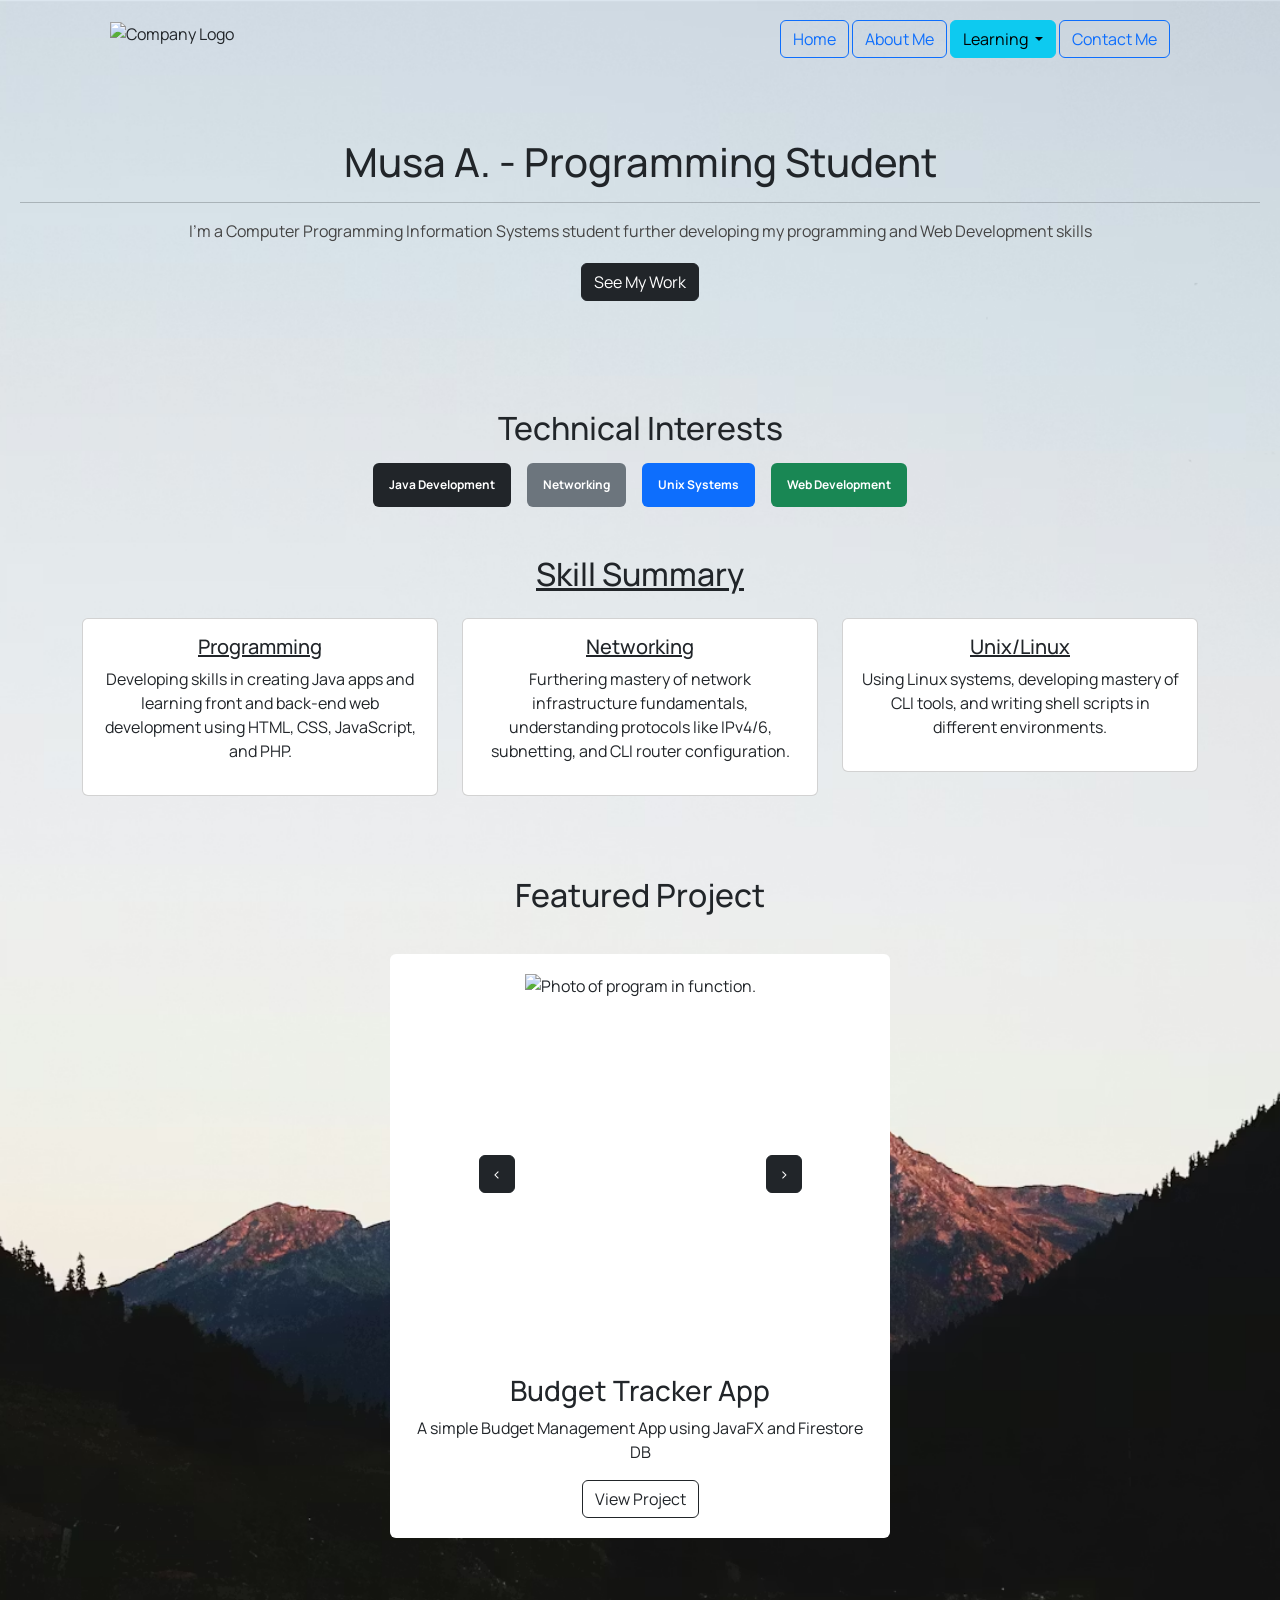
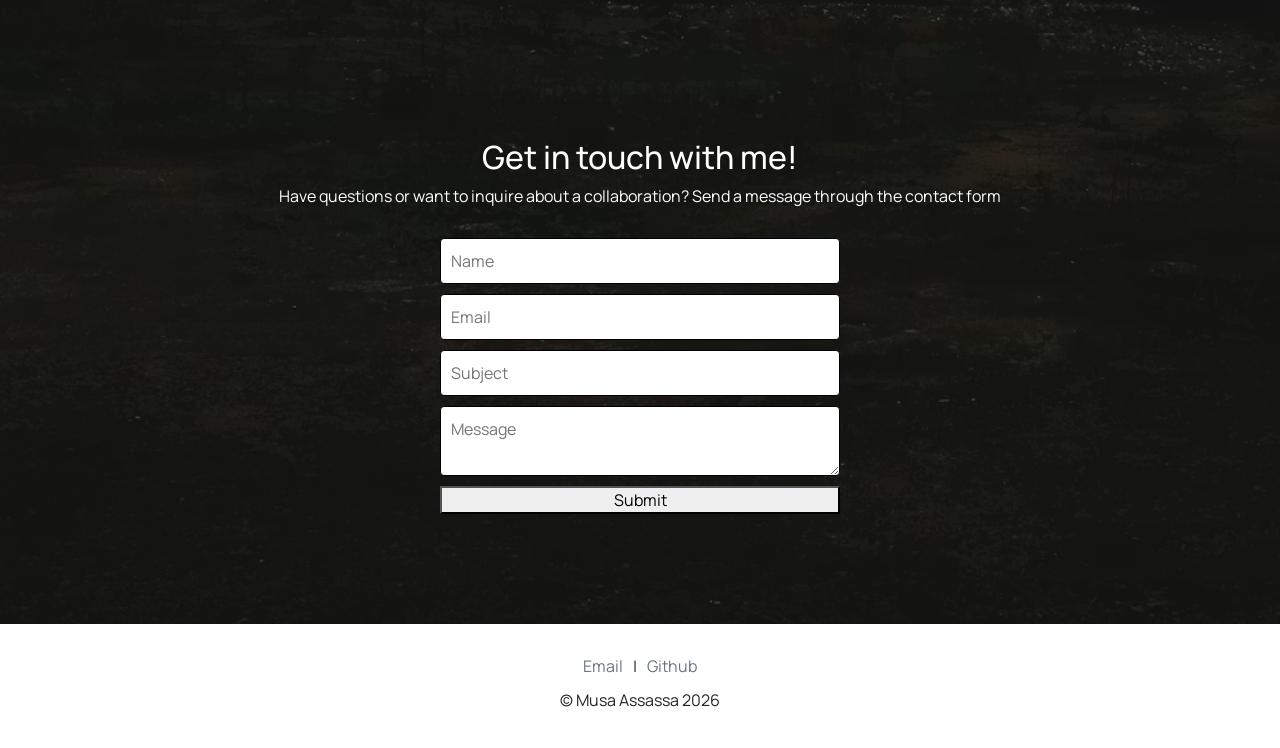
==== index.html @ da4038c7 "Add files via upload" ====
<!doctype html>
<html lang="en">
  <head>
	<link href="https://cdn.jsdelivr.net/npm/bootstrap@5.3.2/dist/css/bootstrap.min.css" rel="stylesheet">
	<link rel="stylesheet" href="style.css">
    <meta charset="utf-8">
    <meta name="viewport" content="width=device-width, initial-scale=1">
    <title>Musa A. | Web Showcase</title>
	<Link rel="icon" type="image/ico" href="favicon.ico">
	<link href="https://fonts.googleapis.com/css2?family=Manrope:wght@300;400;600&display=swap" rel="stylesheet">
  </head>
  
  <body>
  
    <header class="navHeader container">
	<div class="logo"> <img src="logo.png" alt="Company Logo" width="50" height="50"> </div>
	<nav>
	<a href="index.html" class="btn btn-outline-primary" title="Home">Home</a>
	<a href="aboutMe.html" class="btn btn-outline-primary"title="About Me">About Me </a>
  <button type="button" class="btn btn-info dropdown-toggle" data-bs-toggle="dropdown" aria-expanded="false">
    Learning
  </button>

  <ul class="dropdown-menu">
    <li><a class="dropdown-item" href="Learn.html #javaAccordion">Java</a></li>
    <li><a class="dropdown-item" href="Learn.html #unixAccordion">Networking</a></li>
    <li><a class="dropdown-item" href="Learn.html #ciscoAccordion">Unix</a></li>
  </ul>

	<a  href="index.html #contact" class="btn btn-outline-primary"title="Contact"> Contact Me</a>
	</nav>
	</header>
	<section class="main">
	<h1> Musa A. - Programming Student</h1>
	<hr>
  <p>I'm a Computer Programming Information Systems student further developing my programming and Web Development skills</p>
  <a href="https://github.com/assam1-svg?tab=repositories" class="btn btn-dark"> See My Work </a>
  </section>
  <section class="container text-center mt-5">

<h2>Technical Interests</h2>

<div class="d-flex justify-content-center gap-3 mt-3">

<span class="badge bg-dark p-3">Java Development</span>
<span class="badge bg-secondary p-3">Networking</span>
<span class="badge bg-primary p-3">Unix Systems</span>
<span class="badge bg-success p-3">Web Development</span>

</div>

</section>
<section class="container text-center mt-5">

<h2 style="text-decoration:underline">Skill Summary</h2>

<div class="row mt-4">

<div class="col-lg-4">
<div class="card">
<div class="card-body">
<h5 class="card-title">Programming</h5>
<p>
Developing skills in creating Java apps and learning front and back-end web
development using HTML, CSS, JavaScript, and PHP.
</p>
</div>
</div>
</div>

<div class="col-lg-4">
<div class="card">
<div class="card-body">
<h5 class="card-title">Networking</h5>
<p>
Furthering mastery of network infrastructure fundamentals,
understanding protocols like IPv4/6, subnetting,
and CLI router configuration.
</p>
</div>
</div>
</div>

<div class="col-lg-4">
<div class="card">
<div class="card-body">
<h5 class="card-title">Unix/Linux</h5>
<p>
Using Linux systems, developing mastery of CLI tools,
and writing shell scripts in different environments.
</p>
</div>
</div>
</div>

</div>

</section>
  <section class="project">

<h2>Featured Project</h2>
<div class="projectCard">

 <div class="carousel">
                <button id="leftSlide" class="btn btn-dark">&lt;</button>
                <img id="budgetPhoto" src="BudgetPicture.png" alt="Photo of program in function." height="400">
                <button id="rightSlide" class="btn btn-dark">&gt;</button>
 </div>


<h3>Budget Tracker App</h3>

<p>A simple Budget Management App using JavaFX and Firestore DB</p>

<a href="https://github.com/Budgeting-and-Expense-Tracker-app/ProjectBudgetRepo" class="btn btn-outline-dark">View Project</a>

</div>

</section>
  <section id="contact" class="contact">
  <h2> Get in touch with me!</h2>
  <p>
  Have questions or want to inquire about a collaboration? Send a message through the contact form
  </p>
  <form>
  <input type="text" placeholder="Name">
  <input type="email" placeholder="Email">
  <input type="text" placeholder="Subject">
  <textarea placeholder="Message"></textarea>
  <button type="submit">Submit</button>
  </form>
  </section>
  <footer>
  <div class = "footerButton" >
  <a href="mailto:assam1@farmingdale.edu" class = "link-secondary link-offset-2 link-underline-opacity-25 link-underline-opacity-100-hover" > Email </a>|
  <a href="https://github.com/assam1-svg" class = "link-secondary link-offset-2 link-underline-opacity-25 link-underline-opacity-100-hover" > Github </a>
  
  </div>
  <p> © Musa Assassa 2026</p>
  </footer>
  <script src=script.js></script>
  <script src="https://cdn.jsdelivr.net/npm/bootstrap@5.3.2/dist/js/bootstrap.bundle.min.js"></script>
  </body>
</html>
---- style.css ----
*{
margin:0;
padding:0;
box-sizing:border-box;
font-family:'Manrope',sans-serif;
}
h4{
	background-color:#e6e8e7;
}
body{
display:flex;
flex-direction:column;
background-image:url("photo-1499289944739-7707f1ae6fbf.avif");
background-size:cover;
background-position:center;
background-repeat:no-repeat;
min-height:100vh;
}

.contact{
color:white;
padding:80px 20px;
text-align:center;
}

.navHeader {
display:flex;
padding:20px 40px;
justify-content:space-between;

}
.footerButton{
	display:flex;
	justify-content:center;
	margin: 10px;
	column-gap: 10px;
	
}


 a{
text-decoration:none;
color:#333;
}
img{
	

transition:transform .2s;
}

img:hover{
transform:scale(1.08);
}


.main{
text-align:center;
padding:60px 20px;
}

.main h1{
font-size:40px;
margin-bottom:10px;
}

.main p{
margin-bottom:20px;
color:#444;
}


.project{
padding:80px 20px;
text-align:center;
}

.projectCard{

width:500px;

margin:40px auto;

padding:20px;

background:white;

border-radius:6px;


}




.carousel{
display:flex;
align-items:center;
justify-content:center;
gap:10px;
}
.contact{
padding:80px 20px;
text-align:center;
}
#kali{
	background-color:white;
}
form{
max-width:400px;
margin:30px auto;

display:flex;
flex-direction:column;

gap:10px;
}

input, textarea{
padding:10px;
border:1px solid;
border-radius:4px;
}

footer{
padding:20px;
text-align:center;
background:white;
margin-top:auto;
}

#cisco{
	max-width:300px;
	margin:50px;
}
#redHat{
	max-width:300px;
	margin:50px;
}
#java{
	max-width:300px;
	margin:50px;
}
h5{
	text-decoration:underline;
}
.card-text-list{
padding-left:1.25rem;
margin-top:15px;
}
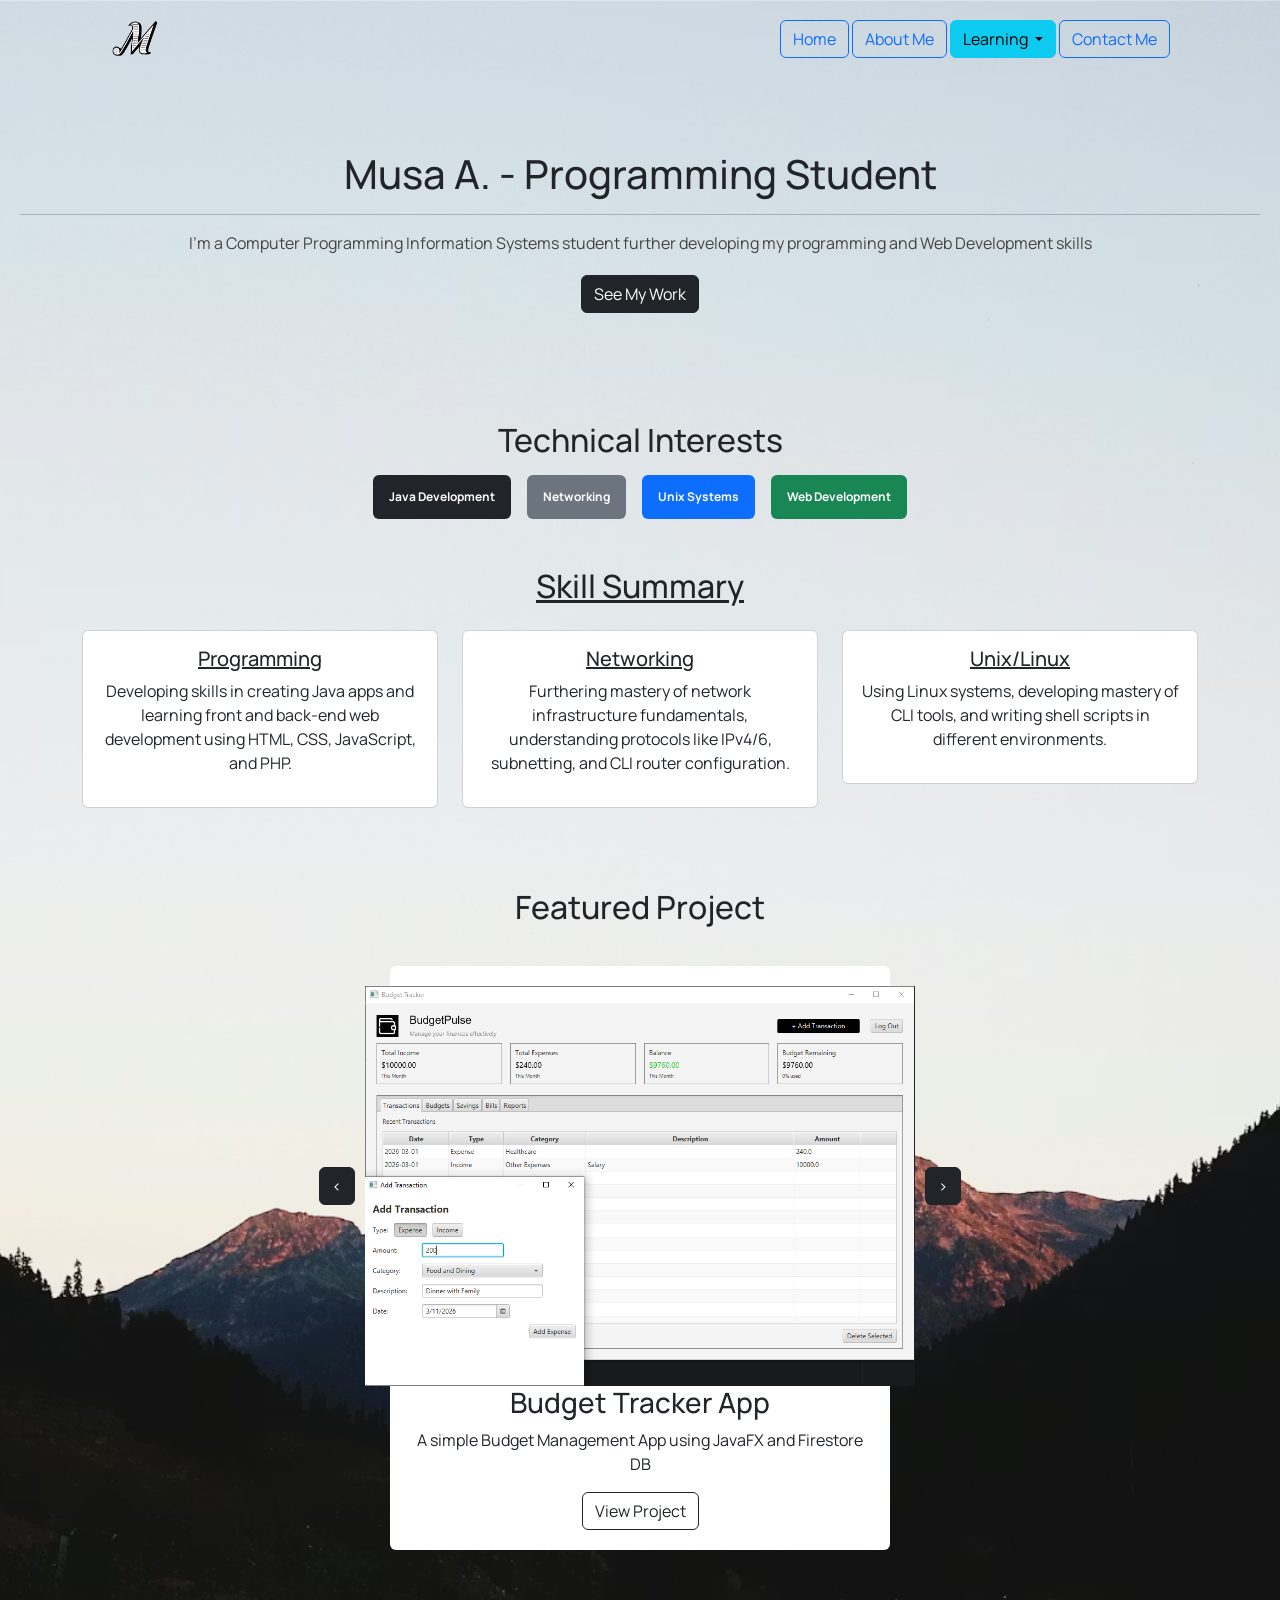
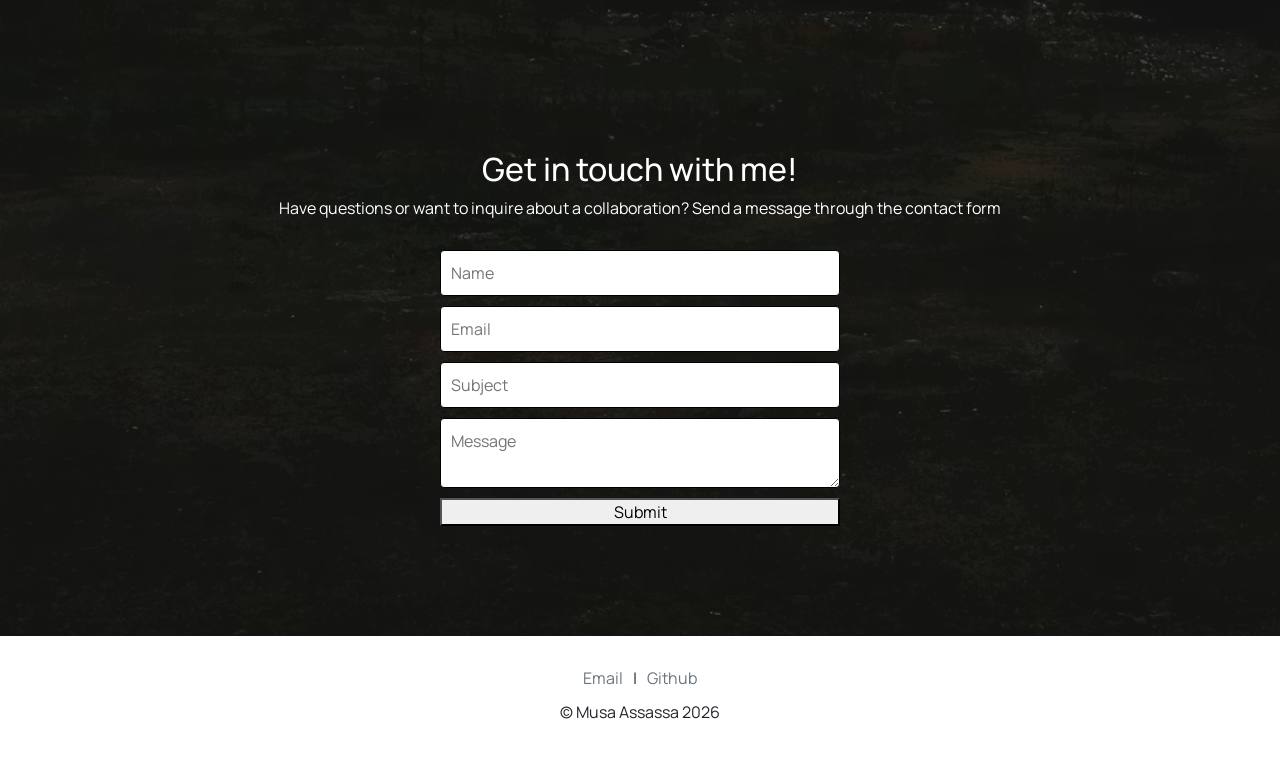
==== commit e1bf05b1: "Update index.html" ====
--- a/index.html
+++ b/index.html
@@ -13,7 +13,7 @@
   <body>
   
     <header class="navHeader container">
-	<div class="logo"> <img src="logo.png" alt="Company Logo" width="50" height="50"> </div>
+	<div class="logo"> <img src="logo.PNG" alt="Company Logo" width="50" height="50"> </div>
 	<nav>
 	<a href="index.html" class="btn btn-outline-primary" title="Home">Home</a>
 	<a href="aboutMe.html" class="btn btn-outline-primary"title="About Me">About Me </a>
@@ -22,12 +22,12 @@
   </button>
 
   <ul class="dropdown-menu">
-    <li><a class="dropdown-item" href="Learn.html #javaAccordion">Java</a></li>
-    <li><a class="dropdown-item" href="Learn.html #unixAccordion">Networking</a></li>
-    <li><a class="dropdown-item" href="Learn.html #ciscoAccordion">Unix</a></li>
+    <li><a class="dropdown-item" href="Learn.html">Java</a></li>
+    <li><a class="dropdown-item" href="Learn.html">Networking</a></li>
+    <li><a class="dropdown-item" href="Learn.html">Unix</a></li>
   </ul>
 
-	<a  href="index.html #contact" class="btn btn-outline-primary"title="Contact"> Contact Me</a>
+	<a  href="index.html#contact" class="btn btn-outline-primary"title="Contact"> Contact Me</a>
 	</nav>
 	</header>
 	<section class="main">
@@ -103,7 +103,7 @@
 
  <div class="carousel">
                 <button id="leftSlide" class="btn btn-dark">&lt;</button>
-                <img id="budgetPhoto" src="BudgetPicture.png" alt="Photo of program in function." height="400">
+                <img id="budgetPhoto" src="BudgetPicture.PNG" alt="Photo of program in function." height="400">
                 <button id="rightSlide" class="btn btn-dark">&gt;</button>
  </div>
 
@@ -138,7 +138,11 @@
   </div>
   <p> © Musa Assassa 2026</p>
   </footer>
-  <script src=script.js></script>
+  <script src="script.js"></script>
   <script src="https://cdn.jsdelivr.net/npm/bootstrap@5.3.2/dist/js/bootstrap.bundle.min.js"></script>
   </body>
-</html>+
+</html>
+
+
+
